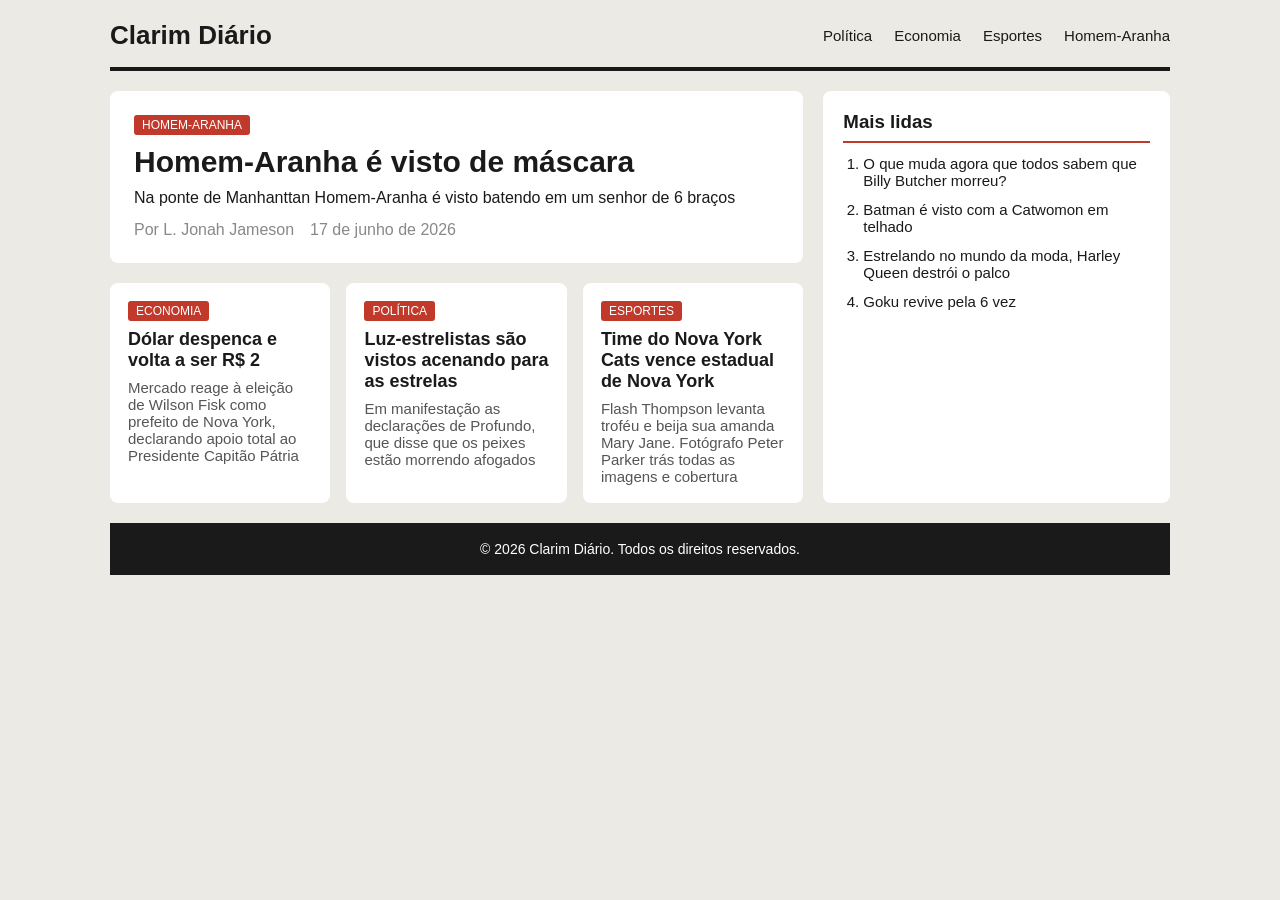
==== pages/index.html @ 6b8f4018 "chore: organizar projetos em pastas" ====
<!doctype html>
<html lang="pt-br">
  <head>
    <meta charset="UTF-8" />
    <meta name="viewport" content="width=device-width, initial-scale=1.0" />
    <title>Clarim Diário</title>
    <link rel="stylesheet" href="../styles/estilos.css" />
  </head>
  <body>
    <header class="cabecalho">
      <div class="logo">Clarim Diário</div>
      <nav class="navegacao">
        <a href="#">Política</a>
        <a href="#">Economia</a>
        <a href="#">Esportes</a>
        <a href="#">Homem-Aranha</a>
      </nav>
    </header>
    <main class="principal">
      <article class="destaque">
        <span class="categoria">Homem-Aranha</span>
        <h1>Homem-Aranha é visto de máscara</h1>
        <p>
          Na ponte de Manhanttan Homem-Aranha é visto batendo em um senhor de 6
          braços
        </p>
        <div class="meta">
          <span>Por L. Jonah Jameson</span>
          <span>17 de junho de 2026</span>
        </div>
      </article>
      <section class="grade-noticias">
        <article class="cartao">
          <span class="categoria">Economia</span>
          <h2>Dólar despenca e volta a ser R$ 2</h2>
          <p>
            Mercado reage à eleição de Wilson Fisk como prefeito de Nova York,
            declarando apoio total ao Presidente Capitão Pátria
          </p>
        </article>

        <article class="cartao">
          <span class="categoria">Política</span>
          <h2>Luz-estrelistas são vistos acenando para as estrelas</h2>
          <p>
            Em manifestação as declarações de Profundo, que disse que os peixes
            estão morrendo afogados
          </p>
        </article>

        <article class="cartao">
          <span class="categoria">Esportes</span>
          <h2>Time do Nova York Cats vence estadual de Nova York</h2>
          <p>
            Flash Thompson levanta troféu e beija sua amanda Mary Jane.
            Fotógrafo Peter Parker trás todas as imagens e cobertura
          </p>
        </article>
      </section>
    </main>
    <aside class="menu-lateral">
        <h3>Mais lidas</h3>
        <ol>
            <li>O que muda agora que todos sabem que Billy Butcher morreu?</li>
            <li>Batman é visto com a Catwomon em telhado</li>
            <li>Estrelando no mundo da moda, Harley Queen destrói o palco</li>
            <li>Goku revive pela 6 vez</li>
        </ol>
    </aside>
    <footer class="rodape">
        <p>&copy 2026 Clarim Diário. Todos os direitos reservados.</p>
    </footer>
  </body>
</html>
---- styles/estilos.css ----
* {
    margin: 0;
    box-sizing: border-box;
    padding: 0;
}

body {
    font-family: "Trebuchet MS", sans-serif;
    color: #1a1a1a;
    background-color: #eceae5;
    display: grid;
    grid-template-columns: 2fr 1fr;
    grid-template-areas:
    "cabecalho cabecalho"
    "principal menu-lateral"
    "rodape rodape";
    gap: 20px;
    max-width: 1100px;
    margin: 0 auto;
    padding: 20px;
}


.cabecalho {
    grid-area: cabecalho;
}

.principal{
    grid-area: principal;
}

.menu-lateral {
    grid-area: menu-lateral;
}
.rodape {
    grid-area: rodape;
}

.cabecalho {
    border-bottom: 4px solid #1a1a1a;
    display: flex;
    justify-content: space-between;
    align-items: center;
    padding-bottom: 16px;
}

.logo {
    font-size: 26px;
    font-weight: bold;
}

.navegacao {
    display: flex;
    gap: 22px;
}

.navegacao a {
    text-decoration: none;
    color: #1a1a1a;
    font-family: Arial, Helvetica, sans-serif;
    font-size: 15px;
}

.navegacao a:hover {
    color: #c0392b;
}

.destaque {
   background-color: #ffffff; 
   padding: 24px;
   border-radius: 8px;
}

.destaque h1 {
    font-size:30px;
    margin: 10px 0;
}

.resumo {
    color: #555;
    font-size: 17px;
}

.categoria {
    display: inline-block;
    background-color: #c0392b;
    color: #ffffff;
    font-family: Arial, Helvetica, sans-serif;
    font-size: 12px;
    text-transform: uppercase;
    padding: 3px 8px;
    border-radius: 3px;
}

.meta {
    display: flex;
    gap: 16px;
    margin-top: 14px;
    font-family: Arial, Helvetica, sans-serif;
    color: #888;
}

/* Grid de Notícias */


.grade-noticias {
    display: grid;
    grid-template-columns: repeat(auto-fit, minmax(220px, 1fr));
    gap: 16px;
    margin-top: 20px;
}

.cartao {
    background-color: #ffffff;
    padding: 18px;
    border-radius: 8px;
}

.cartao h2 {
    font-size: 18px;
    margin: 8px 0;
}

.cartao p {
    font-size: 15px;
    color: #555;
}

/* Barra lateral */

.menu-lateral {
    background-color: #ffffff;
    padding: 20px;
    border-radius: 8px;
}

.menu-lateral h3 {
    border-bottom: 2px solid #c0392b;
    padding-bottom: 8px;
    margin-bottom: 12px;
}

.menu-lateral ol {
    padding-left: 20px;
}

.menu-lateral li {
    margin-bottom: 12px;
    font-size: 15px;
}

.menu-lateral li:hover {
    color: #c0392b;
    cursor: pointer;
}

.rodape {
    background-color: #1a1a1a;
    color: #ffffff;
    text-align: center;
    padding: 18px;
    bordr-radius: 8px;
    font-family: Arial, Helvetica, sans-serif;
    font-size: 14px;
}

@media (max-width: 768px) {
   body {
    grid-template-columns: 1fr;
    grid-template-areas:
    "cabecalho"
    "principal"
    "menu-lateral"
    "rodape";
    padding: 10px;
   }

   .cabecalho {
    flex-direction: column;
    gap: 12px;
   }
}
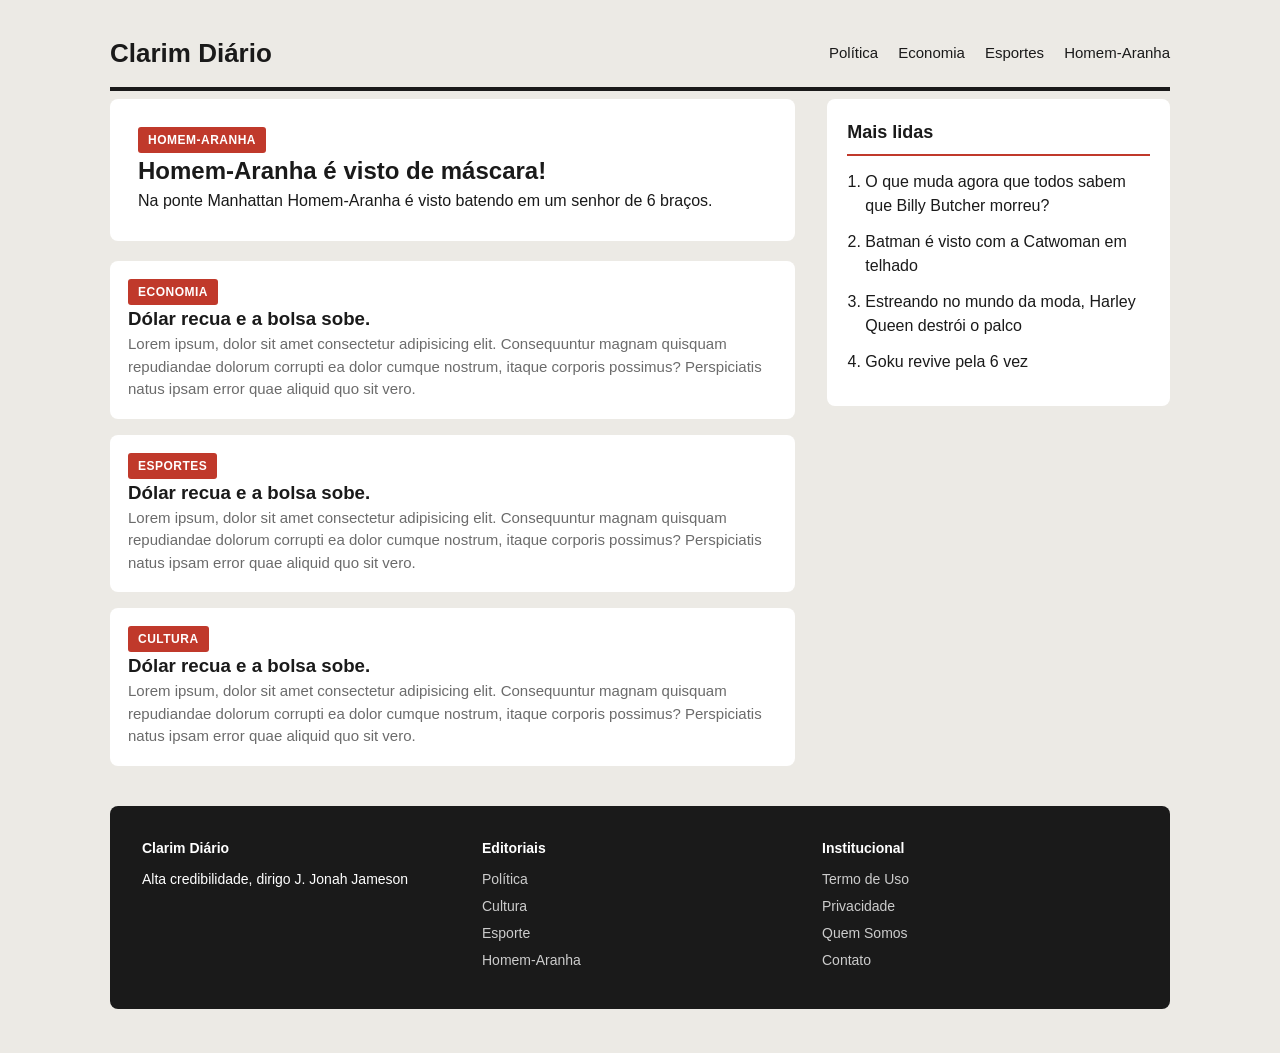
==== commit c32ce813: "feat: organizacao dos modulos e criacao de pastas" ====
--- a/pages/index.html
+++ b/pages/index.html
@@ -4,71 +4,58 @@
     <meta charset="UTF-8" />
     <meta name="viewport" content="width=device-width, initial-scale=1.0" />
     <title>Clarim Diário</title>
-    <link rel="stylesheet" href="../styles/estilos.css" />
+    <link rel="stylesheet" href="../css/main.css" defer/>
+    <script src="../js/components/site-header.js" defer></script>
+    <script src="../js/components/site-footer.js" defer></script>
+    <script src="../js/components/news-card.js" defer></script>
   </head>
   <body>
-    <header class="cabecalho">
-      <div class="logo">Clarim Diário</div>
-      <nav class="navegacao">
-        <a href="#">Política</a>
-        <a href="#">Economia</a>
-        <a href="#">Esportes</a>
-        <a href="#">Homem-Aranha</a>
-      </nav>
-    </header>
+    <site-header></site-header>
+     <div class="conteudo">
     <main class="principal">
-      <article class="destaque">
-        <span class="categoria">Homem-Aranha</span>
-        <h1>Homem-Aranha é visto de máscara</h1>
-        <p>
-          Na ponte de Manhanttan Homem-Aranha é visto batendo em um senhor de 6
-          braços
-        </p>
-        <div class="meta">
-          <span>Por L. Jonah Jameson</span>
-          <span>17 de junho de 2026</span>
-        </div>
-      </article>
-      <section class="grade-noticias">
-        <article class="cartao">
-          <span class="categoria">Economia</span>
-          <h2>Dólar despenca e volta a ser R$ 2</h2>
-          <p>
-            Mercado reage à eleição de Wilson Fisk como prefeito de Nova York,
-            declarando apoio total ao Presidente Capitão Pátria
+        <article class="cartao card--destaque">
+          <span class="categoria">Homem-Aranha</span>
+          <h1 class="card__titulo">Homem-Aranha é visto de máscara!</h1>
+          <p class="card__resumo">
+            Na ponte Manhattan Homem-Aranha é visto batendo em um senhor de 6
+            braços.
           </p>
         </article>
 
-        <article class="cartao">
-          <span class="categoria">Política</span>
-          <h2>Luz-estrelistas são vistos acenando para as estrelas</h2>
-          <p>
-            Em manifestação as declarações de Profundo, que disse que os peixes
-            estão morrendo afogados
-          </p>
-        </article>
+        <section class="grade-noticias">
+          <news-card
+            categoria="Economia"
+            titulo="Dólar recua e a bolsa sobe."
+            resumo="Lorem ipsum, dolor sit amet consectetur adipisicing elit. Consequuntur magnam quisquam repudiandae dolorum corrupti ea dolor cumque nostrum, itaque corporis possimus? Perspiciatis natus ipsam error quae aliquid quo sit vero."
+          ></news-card>
 
-        <article class="cartao">
-          <span class="categoria">Esportes</span>
-          <h2>Time do Nova York Cats vence estadual de Nova York</h2>
-          <p>
-            Flash Thompson levanta troféu e beija sua amanda Mary Jane.
-            Fotógrafo Peter Parker trás todas as imagens e cobertura
-          </p>
-        </article>
-      </section>
-    </main>
-    <aside class="menu-lateral">
-        <h3>Mais lidas</h3>
-        <ol>
+          <news-card
+            categoria="Esportes"
+            titulo="Dólar recua e a bolsa sobe."
+            resumo="Lorem ipsum, dolor sit amet consectetur adipisicing elit. Consequuntur magnam quisquam repudiandae dolorum corrupti ea dolor cumque nostrum, itaque corporis possimus? Perspiciatis natus ipsam error quae aliquid quo sit vero."
+          ></news-card>
+
+          <news-card
+            categoria="Cultura"
+            titulo="Dólar recua e a bolsa sobe."
+            resumo="Lorem ipsum, dolor sit amet consectetur adipisicing elit. Consequuntur magnam quisquam repudiandae dolorum corrupti ea dolor cumque nostrum, itaque corporis possimus? Perspiciatis natus ipsam error quae aliquid quo sit vero."
+          ></news-card>
+        </section>
+      </main>
+
+      <aside class="menu-lateral">
+        <div class="caixa">
+          <h3>Mais lidas</h3>
+          <ol>
             <li>O que muda agora que todos sabem que Billy Butcher morreu?</li>
-            <li>Batman é visto com a Catwomon em telhado</li>
-            <li>Estrelando no mundo da moda, Harley Queen destrói o palco</li>
+            <li>Batman é visto com a Catwoman em telhado</li>
+            <li>Estreando no mundo da moda, Harley Queen destrói o palco</li>
             <li>Goku revive pela 6 vez</li>
-        </ol>
-    </aside>
-    <footer class="rodape">
-        <p>&copy 2026 Clarim Diário. Todos os direitos reservados.</p>
-    </footer>
+          </ol>
+        </div>
+      </aside>
+    </div>
+   
+    <site-footer></site-footer>
   </body>
 </html>
--- a/css/main.css
+++ b/css/main.css
@@ -0,0 +1,14 @@
+@import "./base/variables.css";
+@import "./base/reset.css";
+
+@import "./layout/header.css";
+@import "./layout/footer.css";
+@import "./layout/grid.css";
+
+@import "./components/button.css";
+@import "./components/card.css";
+@import "./components/tags.css";
+@import "./components/box.css";
+
+@import "materia.css";
+
